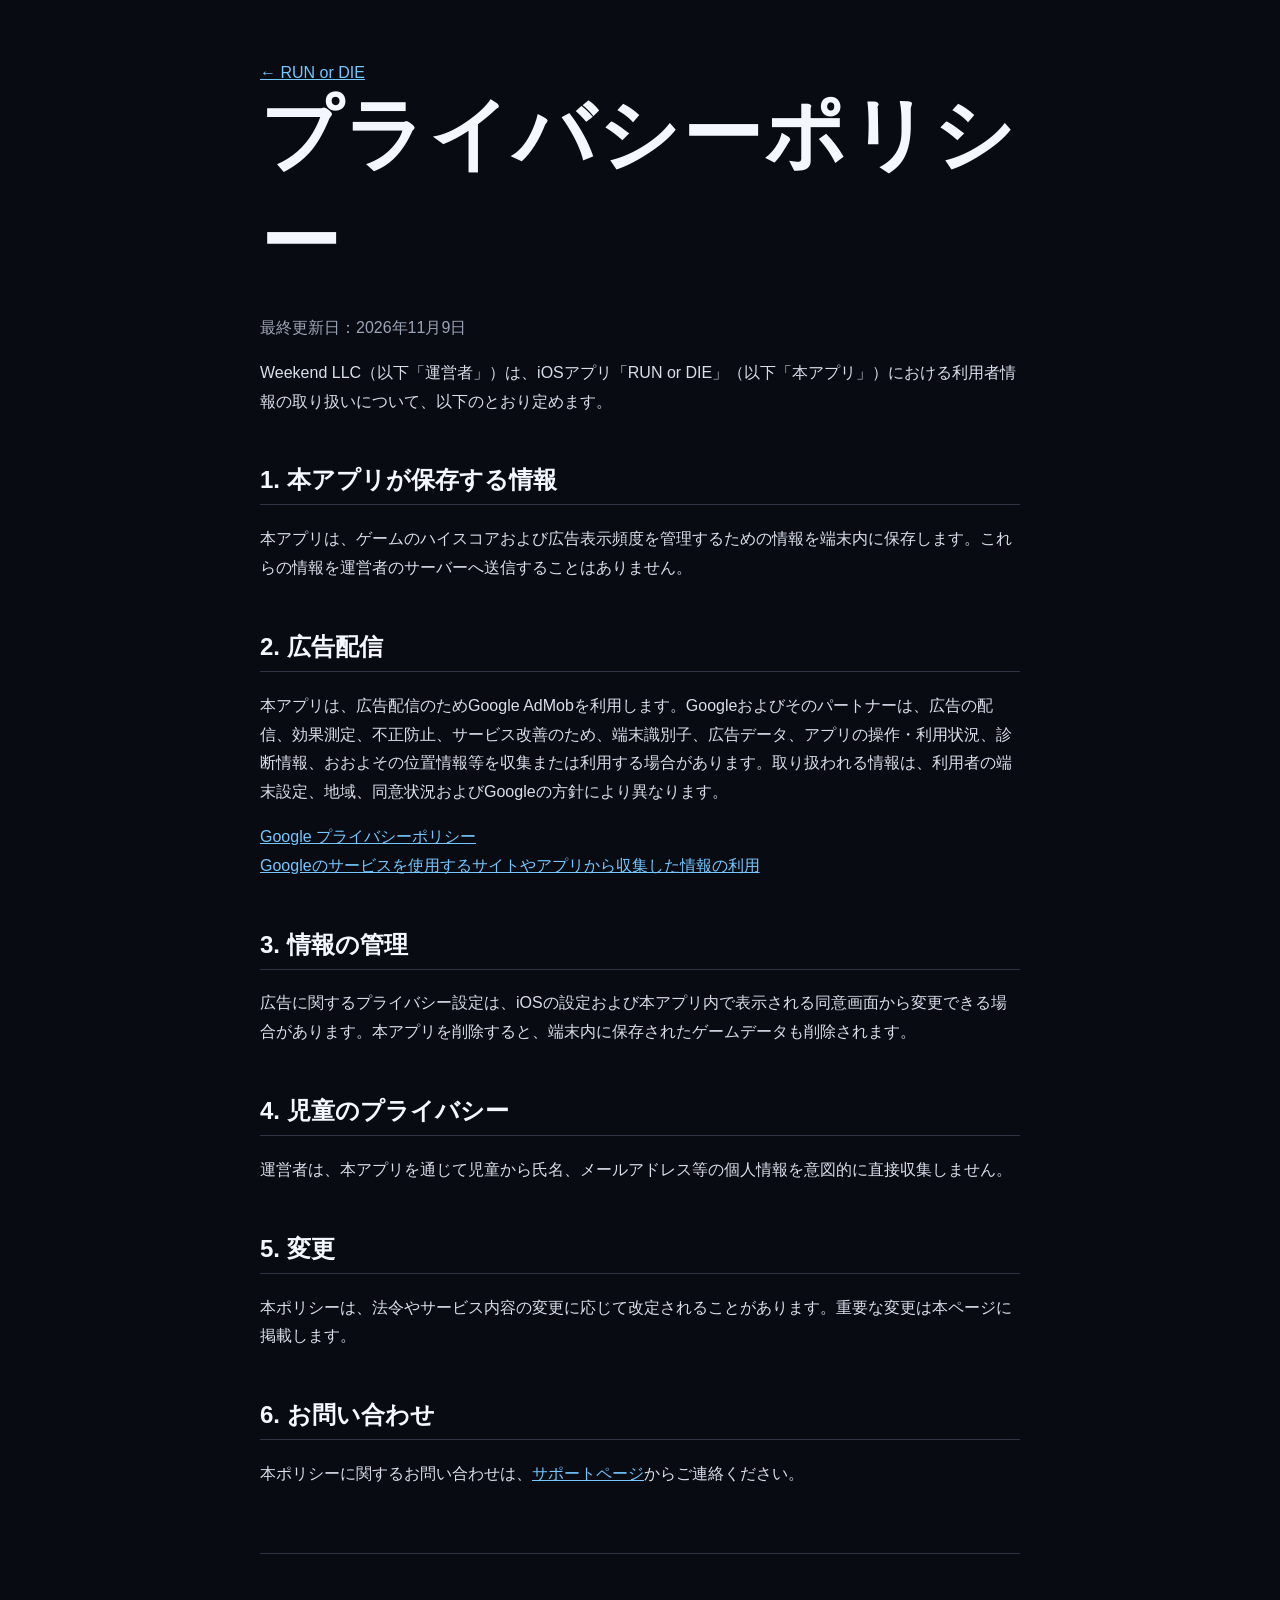
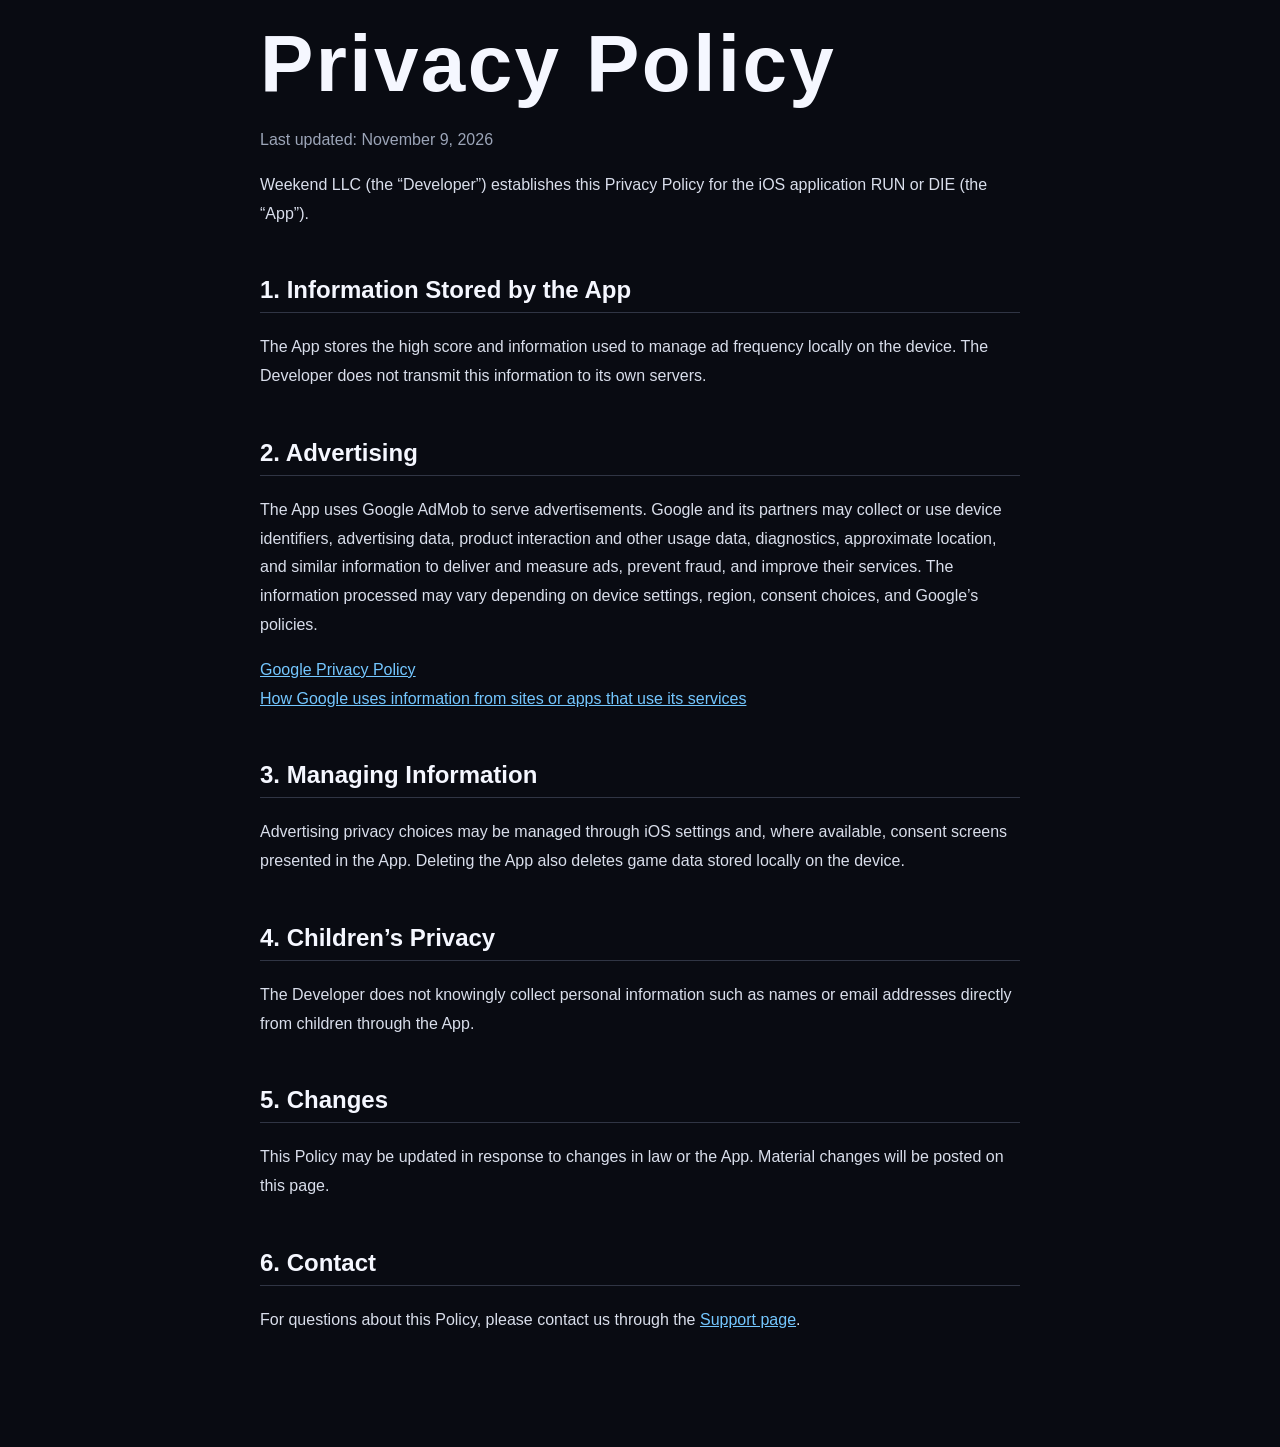
==== privacy-policy/index.html @ a420f135 "Add bilingual privacy and support pages" ====
<!doctype html>
<html lang="ja">
<head>
  <meta charset="utf-8">
  <meta name="viewport" content="width=device-width, initial-scale=1">
  <title>プライバシーポリシー / Privacy Policy | RUN or DIE</title>
  <link rel="stylesheet" href="../styles.css">
</head>
<body>
<main>
  <a href="../">← RUN or DIE</a>
  <h1>プライバシーポリシー</h1>
  <p class="meta">最終更新日：2026年11月9日</p>
  <p>Weekend LLC（以下「運営者」）は、iOSアプリ「RUN or DIE」（以下「本アプリ」）における利用者情報の取り扱いについて、以下のとおり定めます。</p>

  <h2>1. 本アプリが保存する情報</h2>
  <p>本アプリは、ゲームのハイスコアおよび広告表示頻度を管理するための情報を端末内に保存します。これらの情報を運営者のサーバーへ送信することはありません。</p>

  <h2>2. 広告配信</h2>
  <p>本アプリは、広告配信のためGoogle AdMobを利用します。Googleおよびそのパートナーは、広告の配信、効果測定、不正防止、サービス改善のため、端末識別子、広告データ、アプリの操作・利用状況、診断情報、おおよその位置情報等を収集または利用する場合があります。取り扱われる情報は、利用者の端末設定、地域、同意状況およびGoogleの方針により異なります。</p>
  <p><a href="https://policies.google.com/privacy">Google プライバシーポリシー</a><br><a href="https://policies.google.com/technologies/partner-sites">Googleのサービスを使用するサイトやアプリから収集した情報の利用</a></p>

  <h2>3. 情報の管理</h2>
  <p>広告に関するプライバシー設定は、iOSの設定および本アプリ内で表示される同意画面から変更できる場合があります。本アプリを削除すると、端末内に保存されたゲームデータも削除されます。</p>

  <h2>4. 児童のプライバシー</h2>
  <p>運営者は、本アプリを通じて児童から氏名、メールアドレス等の個人情報を意図的に直接収集しません。</p>

  <h2>5. 変更</h2>
  <p>本ポリシーは、法令やサービス内容の変更に応じて改定されることがあります。重要な変更は本ページに掲載します。</p>

  <h2>6. お問い合わせ</h2>
  <p>本ポリシーに関するお問い合わせは、<a href="../support/">サポートページ</a>からご連絡ください。</p>

  <hr>
  <section lang="en">
    <h1>Privacy Policy</h1>
    <p class="meta">Last updated: November 9, 2026</p>
    <p>Weekend LLC (the “Developer”) establishes this Privacy Policy for the iOS application RUN or DIE (the “App”).</p>

    <h2>1. Information Stored by the App</h2>
    <p>The App stores the high score and information used to manage ad frequency locally on the device. The Developer does not transmit this information to its own servers.</p>

    <h2>2. Advertising</h2>
    <p>The App uses Google AdMob to serve advertisements. Google and its partners may collect or use device identifiers, advertising data, product interaction and other usage data, diagnostics, approximate location, and similar information to deliver and measure ads, prevent fraud, and improve their services. The information processed may vary depending on device settings, region, consent choices, and Google’s policies.</p>
    <p><a href="https://policies.google.com/privacy">Google Privacy Policy</a><br><a href="https://policies.google.com/technologies/partner-sites">How Google uses information from sites or apps that use its services</a></p>

    <h2>3. Managing Information</h2>
    <p>Advertising privacy choices may be managed through iOS settings and, where available, consent screens presented in the App. Deleting the App also deletes game data stored locally on the device.</p>

    <h2>4. Children’s Privacy</h2>
    <p>The Developer does not knowingly collect personal information such as names or email addresses directly from children through the App.</p>

    <h2>5. Changes</h2>
    <p>This Policy may be updated in response to changes in law or the App. Material changes will be posted on this page.</p>

    <h2>6. Contact</h2>
    <p>For questions about this Policy, please contact us through the <a href="../support/">Support page</a>.</p>
  </section>
</main>
</body>
</html>
---- styles.css ----
:root {
  color-scheme: dark;
  font-family: -apple-system, BlinkMacSystemFont, "Segoe UI", sans-serif;
  background: #090b12;
  color: #f5f7ff;
}
* { box-sizing: border-box; }
body { margin: 0; }
main { width: min(760px, calc(100% - 40px)); margin: 0 auto; padding: 64px 0 96px; }
h1 { margin: 0 0 16px; font-size: clamp(2.5rem, 9vw, 5rem); letter-spacing: .03em; }
h2 { margin-top: 48px; padding-bottom: 8px; border-bottom: 1px solid #303544; }
h3 { margin-top: 28px; }
p, li { color: #d9deeb; line-height: 1.8; }
.lead { font-size: 1.12rem; }
.meta { color: #9ca5b8; }
nav { display: grid; gap: 12px; margin-top: 36px; }
a { color: #74c7ff; }
nav a, .button { display: block; padding: 16px 18px; border: 1px solid #47516a; border-radius: 10px; text-decoration: none; background: #151a28; }
nav a:hover, .button:hover { background: #20283a; }
hr { margin: 64px 0; border: 0; border-top: 1px solid #303544; }
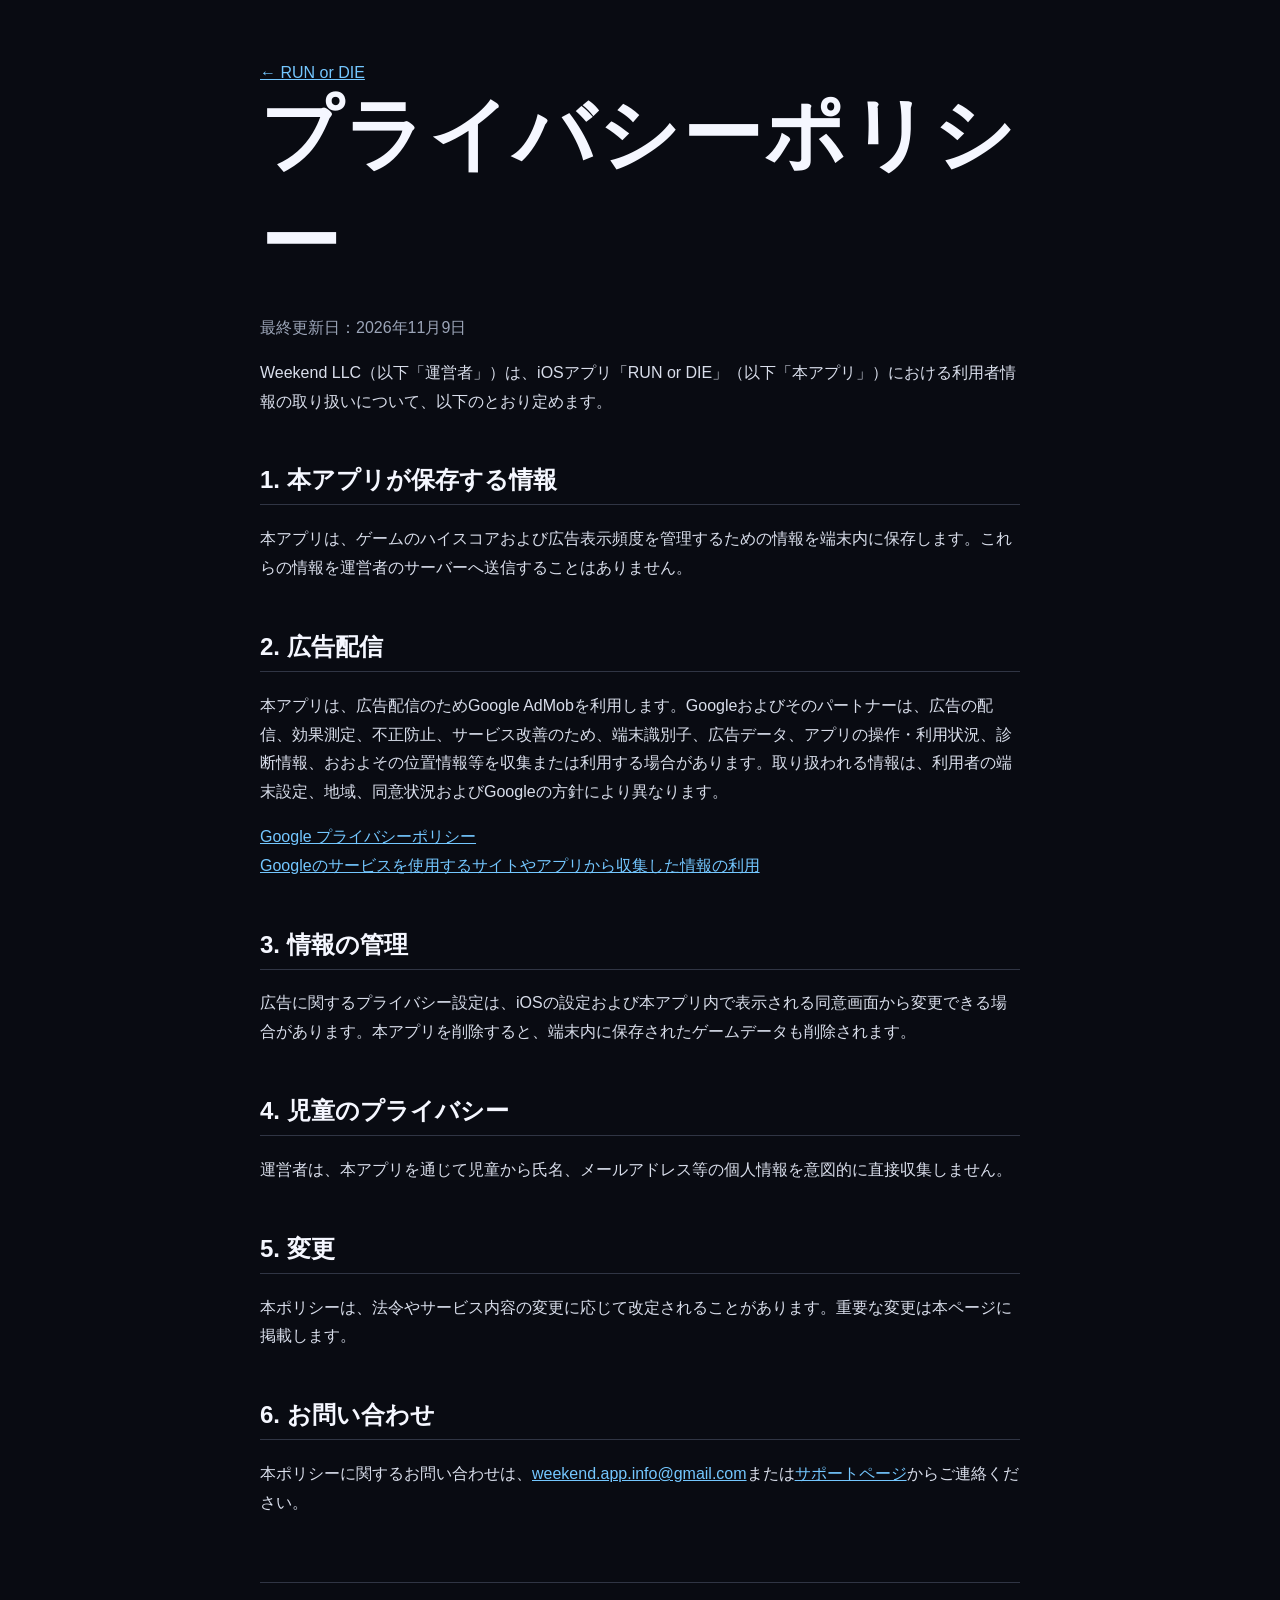
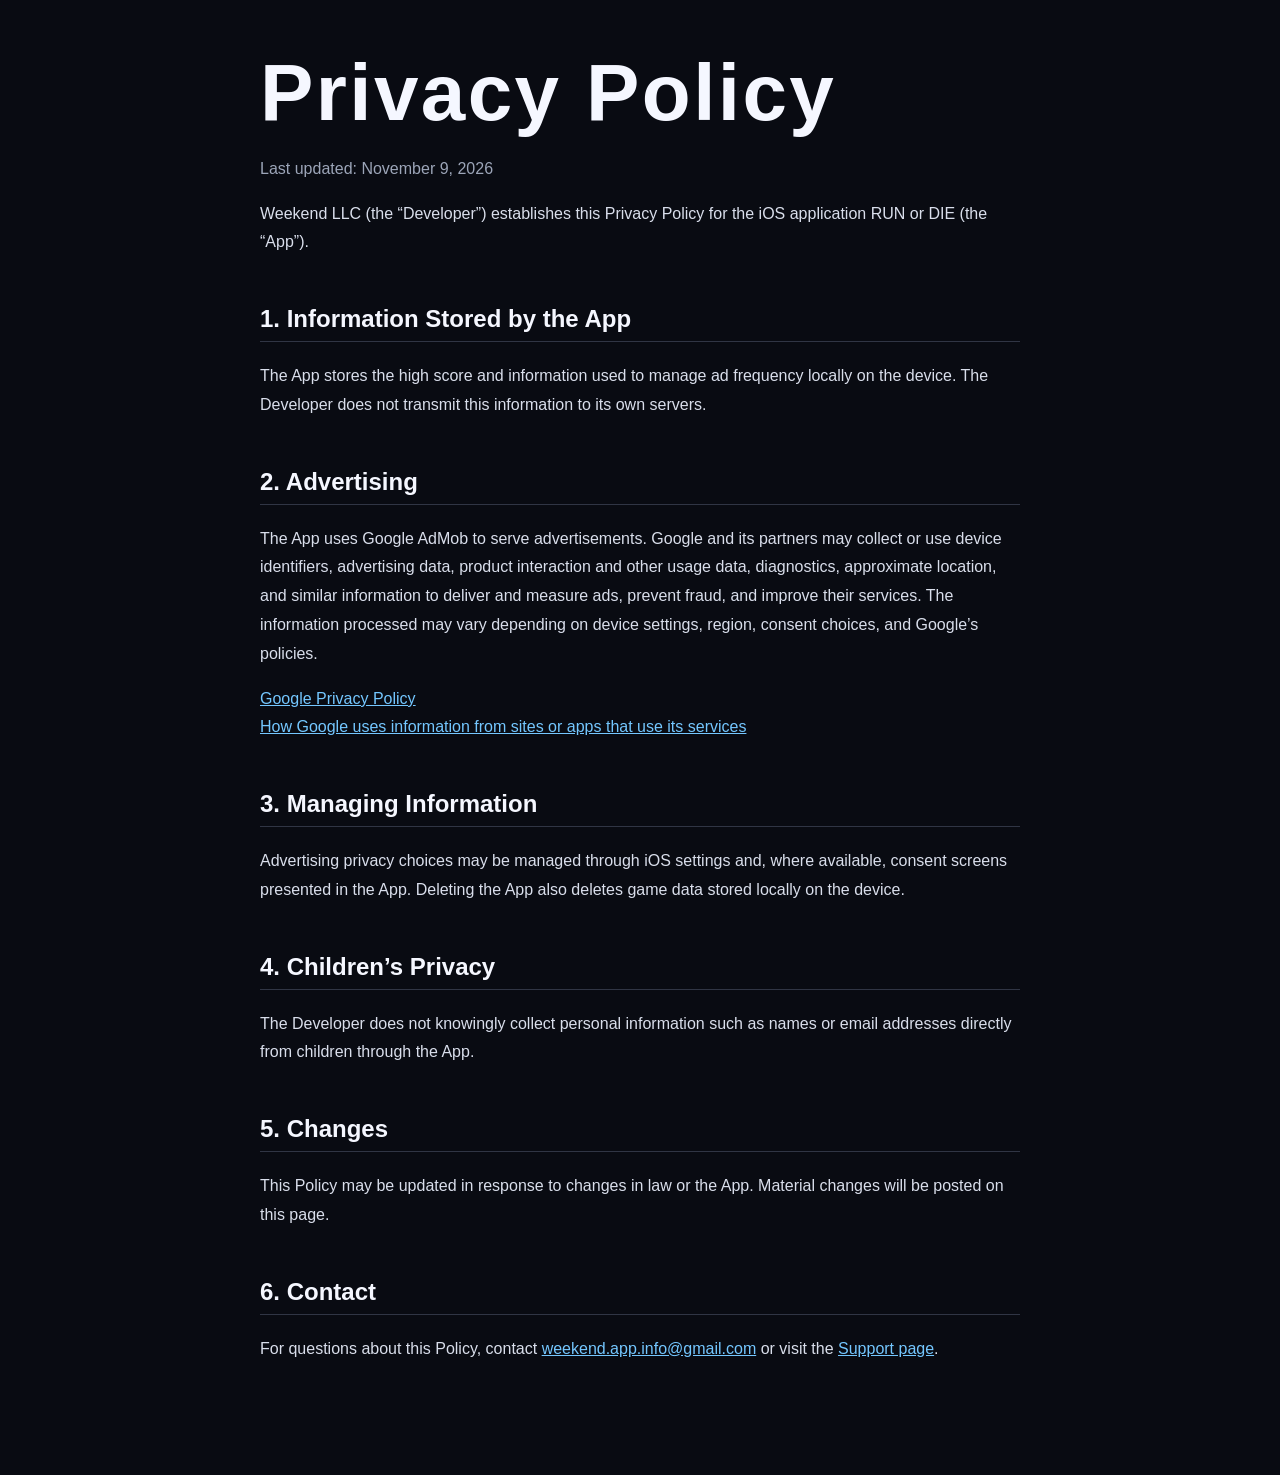
==== commit 217eec9a: "Add support email" ====
--- a/privacy-policy/index.html
+++ b/privacy-policy/index.html
@@ -30,7 +30,7 @@
   <p>本ポリシーは、法令やサービス内容の変更に応じて改定されることがあります。重要な変更は本ページに掲載します。</p>
 
   <h2>6. お問い合わせ</h2>
-  <p>本ポリシーに関するお問い合わせは、<a href="../support/">サポートページ</a>からご連絡ください。</p>
+  <p>本ポリシーに関するお問い合わせは、<a href="mailto:weekend.app.info@gmail.com">weekend.app.info@gmail.com</a>または<a href="../support/">サポートページ</a>からご連絡ください。</p>
 
   <hr>
   <section lang="en">
@@ -55,7 +55,7 @@
     <p>This Policy may be updated in response to changes in law or the App. Material changes will be posted on this page.</p>
 
     <h2>6. Contact</h2>
-    <p>For questions about this Policy, please contact us through the <a href="../support/">Support page</a>.</p>
+    <p>For questions about this Policy, contact <a href="mailto:weekend.app.info@gmail.com">weekend.app.info@gmail.com</a> or visit the <a href="../support/">Support page</a>.</p>
   </section>
 </main>
 </body>
